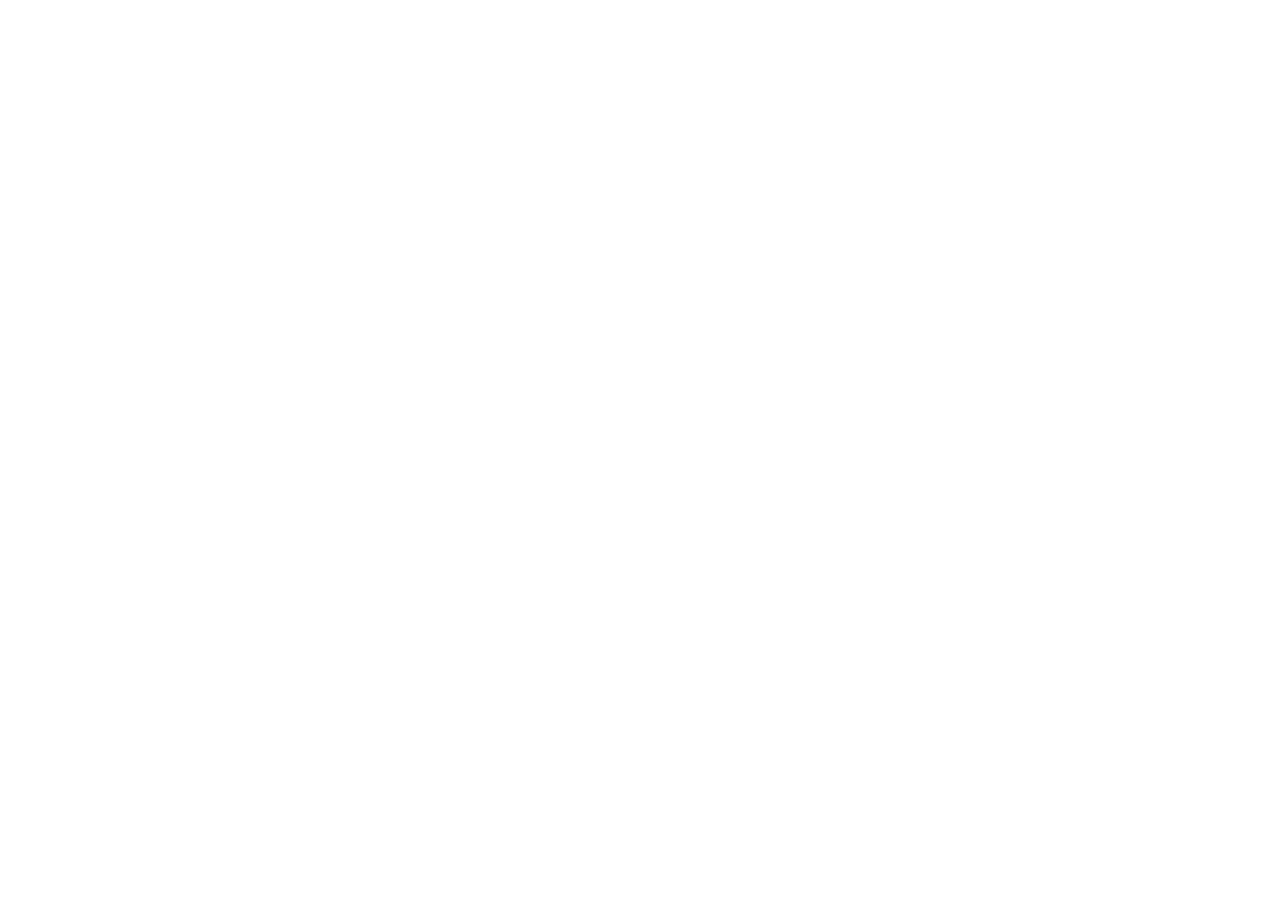
==== Index.html @ 2fdd8025 "First Commit" ====
<!DOCTYPE html>
<html lang="pt-BR">
<head>
    <meta charset="UTF-8">
    <meta name="viewport" content="width=device-width, initial-scale=1.0">
    <title>Portifólio</title>
</head>
<body>
    
</body>
</html>
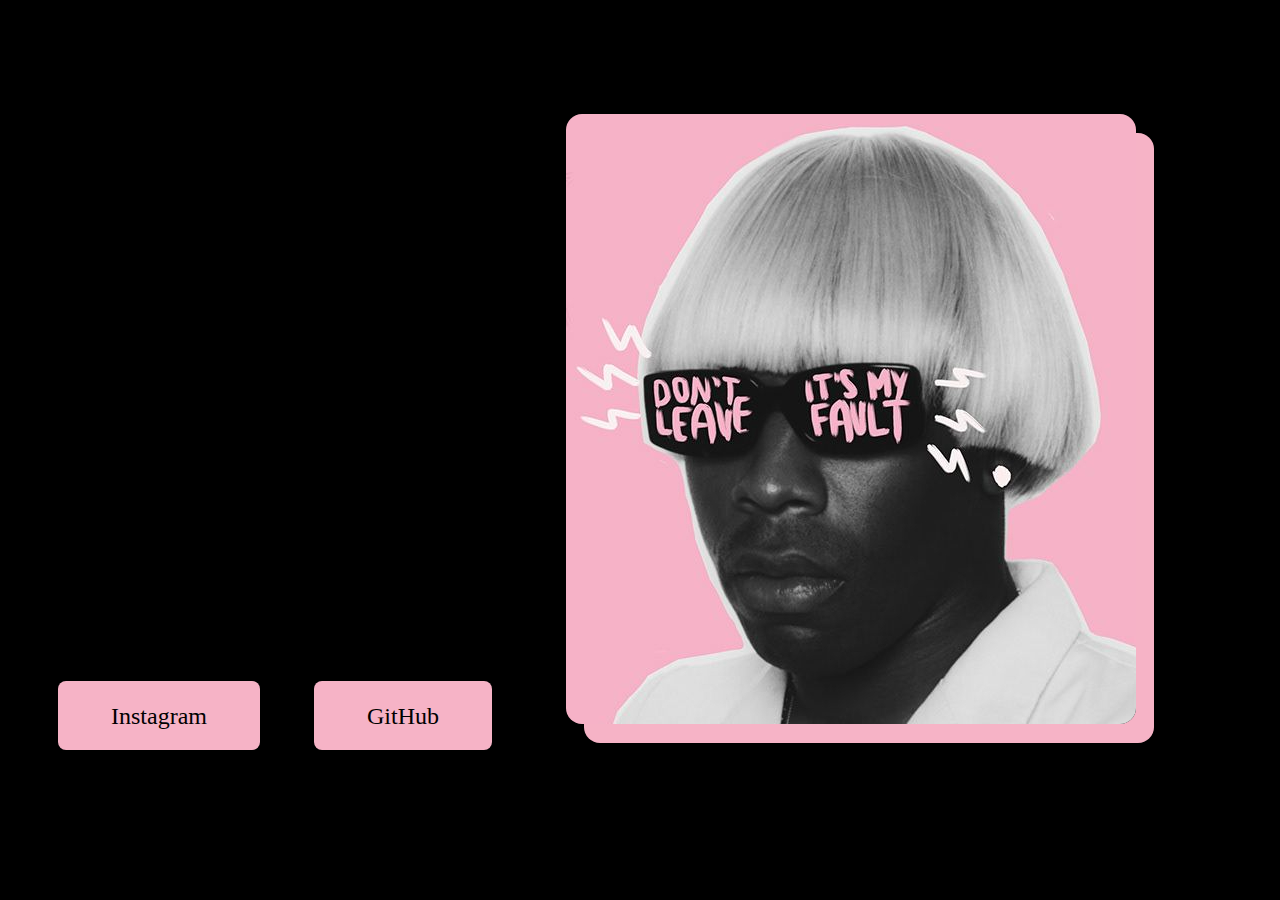
==== commit 858f9988: "remove arquivos desnecessarios e organiza as imagems" ====
--- a/Index.html
+++ b/Index.html
@@ -4,8 +4,26 @@
     <meta charset="UTF-8">
     <meta name="viewport" content="width=device-width, initial-scale=1.0">
     <title>Portifólio</title>
+    <link rel="stylesheet" href="Style.css">
 </head>
 <body>
-    
+    <header></header>
+    <main>
+        <h1>
+            Eleve seu negócio digital a outro stro nível 
+            <strong>com um Front-end de qualidade!</strong>
+        </h1>
+        <p>
+            Olá! Sou Joao Pedro, desenvolvedor
+            Front-end com especialidade em React, HTML e
+            CSS. Ajudo pequenos negócios e designers a
+            colocarem em prática boas ideias. Vamos
+            conversar?  
+        </p>
+        <a class="main-button" href="https://www.instagram.com/_joa0pe/">Instagram</a>
+        <a class="main-button" href="https://github.com/JoaoPedro-cody">GitHub</a>
+        <img class="imagem-main" src="img/igor.jpg" alt="Foto Dev">
+    </main>
+    <footer></footer>
 </body>
 </html>--- a/Style.css
+++ b/Style.css
@@ -0,0 +1,19 @@
+body{
+    background-color: black;
+}
+
+.main-button {  
+    font-size: 24px;
+    text-decoration: none;
+    color: black;
+    border-radius: 8px;
+    background-color: #F6B3C6;
+    padding: 21.5px 53px;
+    cursor: pointer;
+    margin-left: 50px;
+}
+.imagem-main {
+    border-radius: 16px;
+    box-shadow: 18px 19px #F6B3C6;
+    margin-left: 70px;
+}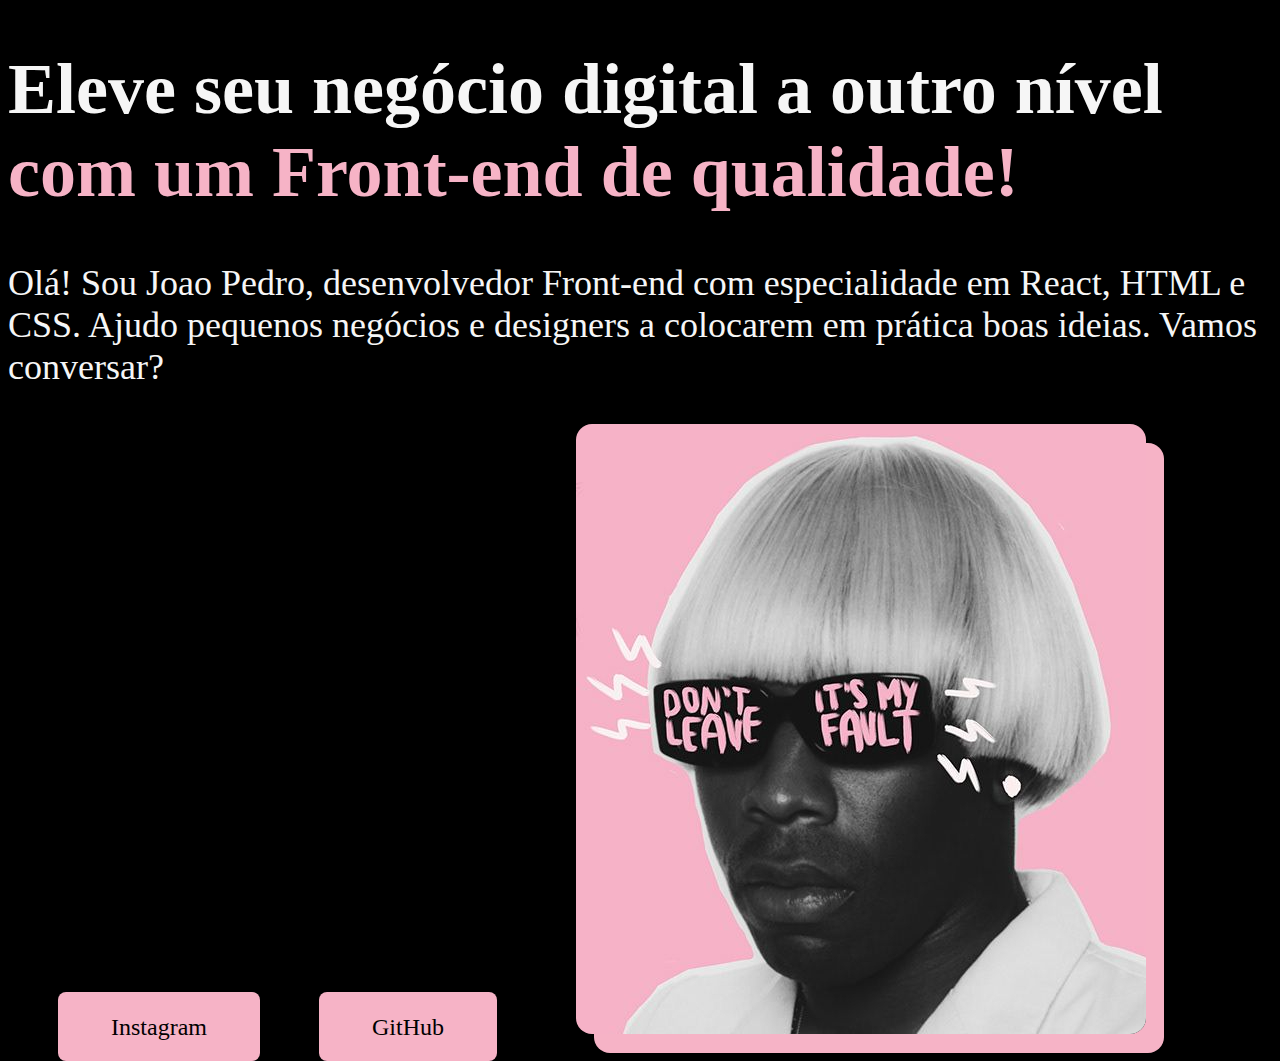
==== commit 19b2708c: "Algumas Estilizações" ====
--- a/Index.html
+++ b/Index.html
@@ -10,8 +10,8 @@
     <header></header>
     <main>
         <h1>
-            Eleve seu negócio digital a outro stro nível 
-            <strong>com um Front-end de qualidade!</strong>
+            Eleve seu negócio digital a outro nível 
+            <strong><span class="marca-texto">com um Front-end de qualidade!</span></strong>
         </h1>
         <p>
             Olá! Sou Joao Pedro, desenvolvedor
--- a/Style.css
+++ b/Style.css
@@ -1,5 +1,7 @@
 body{
     background-color: black;
+    color: #F6F6F6;
+    font-size: 36px;
 }
 
 .main-button {  
@@ -16,4 +18,7 @@
     border-radius: 16px;
     box-shadow: 18px 19px #F6B3C6;
     margin-left: 70px;
-}+}
+.marca-texto {
+    color: #F6B3C6;
+}
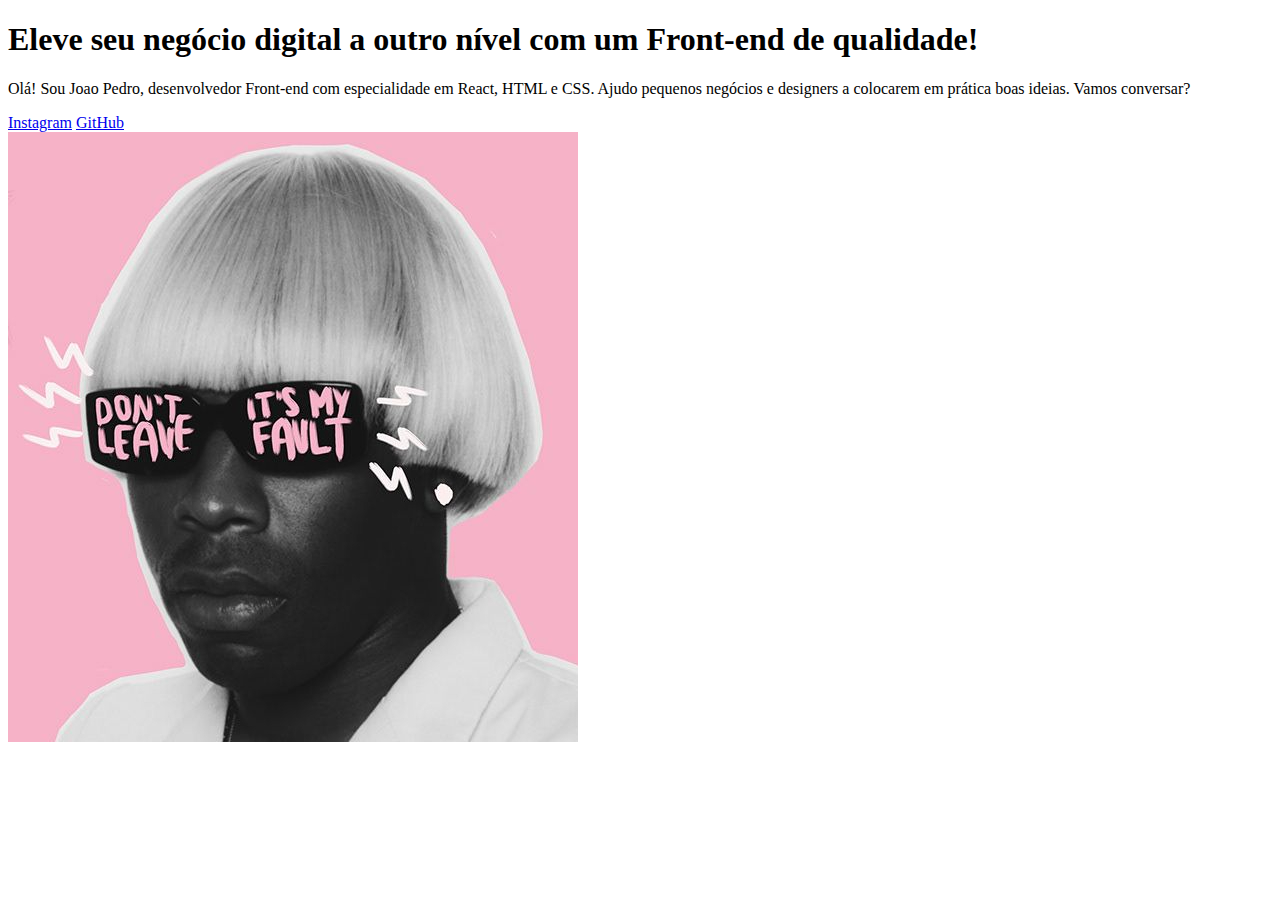
==== commit e3fddf61: "Alinhas os elementos no centro e importa as fontes" ====
--- a/Index.html
+++ b/Index.html
@@ -4,24 +4,32 @@
     <meta charset="UTF-8">
     <meta name="viewport" content="width=device-width, initial-scale=1.0">
     <title>Portifólio</title>
-    <link rel="stylesheet" href="Style.css">
+    <link rel="preconnect" href="https://fonts.googleapis.com">
+    <link rel="preconnect" href="https://fonts.gstatic.com" crossorigin>
+    <link href="https://fonts.googleapis.com/css2?family=Krona+One&family=Montserrat:ital,wght@0,100..900;1,100..900&display=swap" rel="stylesheet">
+    <link rel="stylesheet" href="style.css">
+    <link rel="stylesheet" href="reset.css">
 </head>
 <body>
     <header></header>
-    <main>
-        <h1>
-            Eleve seu negócio digital a outro nível 
-            <strong><span class="marca-texto">com um Front-end de qualidade!</span></strong>
-        </h1>
-        <p>
-            Olá! Sou Joao Pedro, desenvolvedor
-            Front-end com especialidade em React, HTML e
-            CSS. Ajudo pequenos negócios e designers a
-            colocarem em prática boas ideias. Vamos
-            conversar?  
-        </p>
-        <a class="main-button" href="https://www.instagram.com/_joa0pe/">Instagram</a>
-        <a class="main-button" href="https://github.com/JoaoPedro-cody">GitHub</a>
+    <main class="apresentacao">
+        <section class="wrapper-conteudo">
+            <h1 class="titulo-main">
+                Eleve seu negócio digital a outro nível 
+                <strong><span class="marca-texto">com um Front-end de qualidade!</span></strong>
+            </h1>
+            <p class="paragrafo-main">
+                Olá! Sou Joao Pedro, desenvolvedor
+                Front-end com especialidade em React, HTML e
+                CSS. Ajudo pequenos negócios e designers a
+                colocarem em prática boas ideias. Vamos
+                conversar?  
+            </p>
+            <div class="buttons">
+                <a class="main-button" href="https://www.instagram.com/_joa0pe/">Instagram</a>
+                <a class="main-button" href="https://github.com/JoaoPedro-cody">GitHub</a>
+            </div>
+        </section>
         <img class="imagem-main" src="img/igor.jpg" alt="Foto Dev">
     </main>
     <footer></footer>
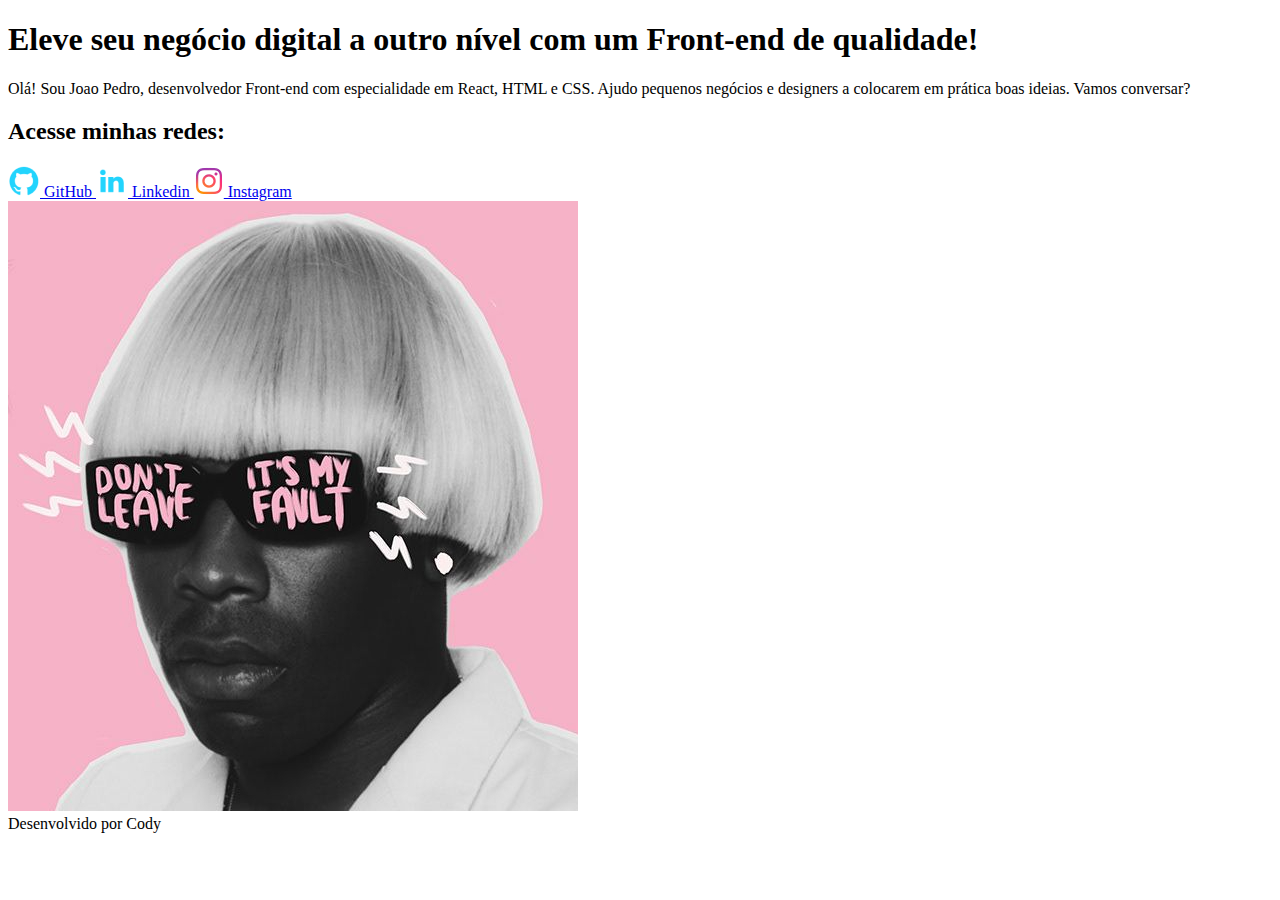
==== commit 2e9113c2: "Adiciona um subtitulo, adiciona um botao e o estiliza" ====
--- a/Index.html
+++ b/Index.html
@@ -26,12 +26,23 @@
                 conversar?  
             </p>
             <div class="buttons">
-                <a class="main-button" href="https://www.instagram.com/_joa0pe/">Instagram</a>
-                <a class="main-button" href="https://github.com/JoaoPedro-cody">GitHub</a>
+                <h2 class="subtitulo-main">Acesse minhas redes:</h2>
+                <a class="main-button" href="https://github.com/JoaoPedro-cody" target="_blank">
+                    <img src="assets/Logo Github.png" alt="icon github">
+                    GitHub
+                </a>
+                <a class="main-button" href="https://www.linkedin.com/in/joao-dev-pedro/" target="_blank">
+                    <img class="gambi" src="assets/Logo linkedin.png" alt="icon linkedin">
+                    Linkedin
+                </a>
+                <a class="main-button" href="https://www.instagram.com/_joa0pe/" target="_blank">
+                    <img src="assets/logo instagram.png" alt="icon instagram">
+                    Instagram
+                </a>
             </div>
         </section>
-        <img class="imagem-main" src="img/igor.jpg" alt="Foto Dev">
+        <img class="imagem-main" src="assets/igor.jpg" alt="Foto Dev">
     </main>
-    <footer></footer>
+    <footer class="rodape-main">Desenvolvido por Cody</footer>
 </body>
 </html>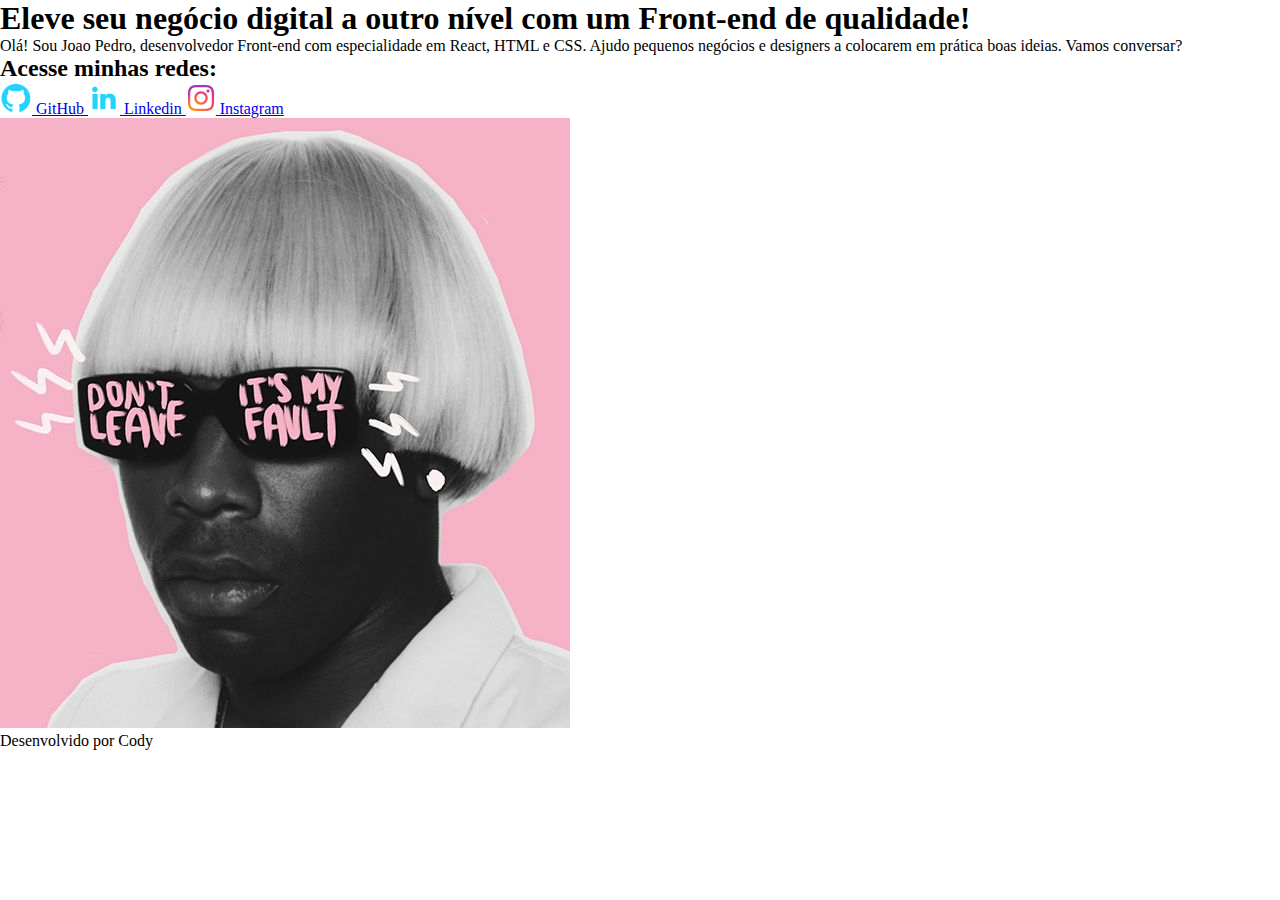
==== commit 7450cd98: "tira o margin do .apresentacao e adiciona o padding: 8% 15%;" ====
--- a/Index.html
+++ b/Index.html
@@ -43,6 +43,8 @@
         </section>
         <img class="imagem-main" src="assets/igor.jpg" alt="Foto Dev">
     </main>
-    <footer class="rodape-main">Desenvolvido por Cody</footer>
+    <footer class="rodape-main">
+        <p>Desenvolvido por Cody</p>
+    </footer>
 </body>
 </html>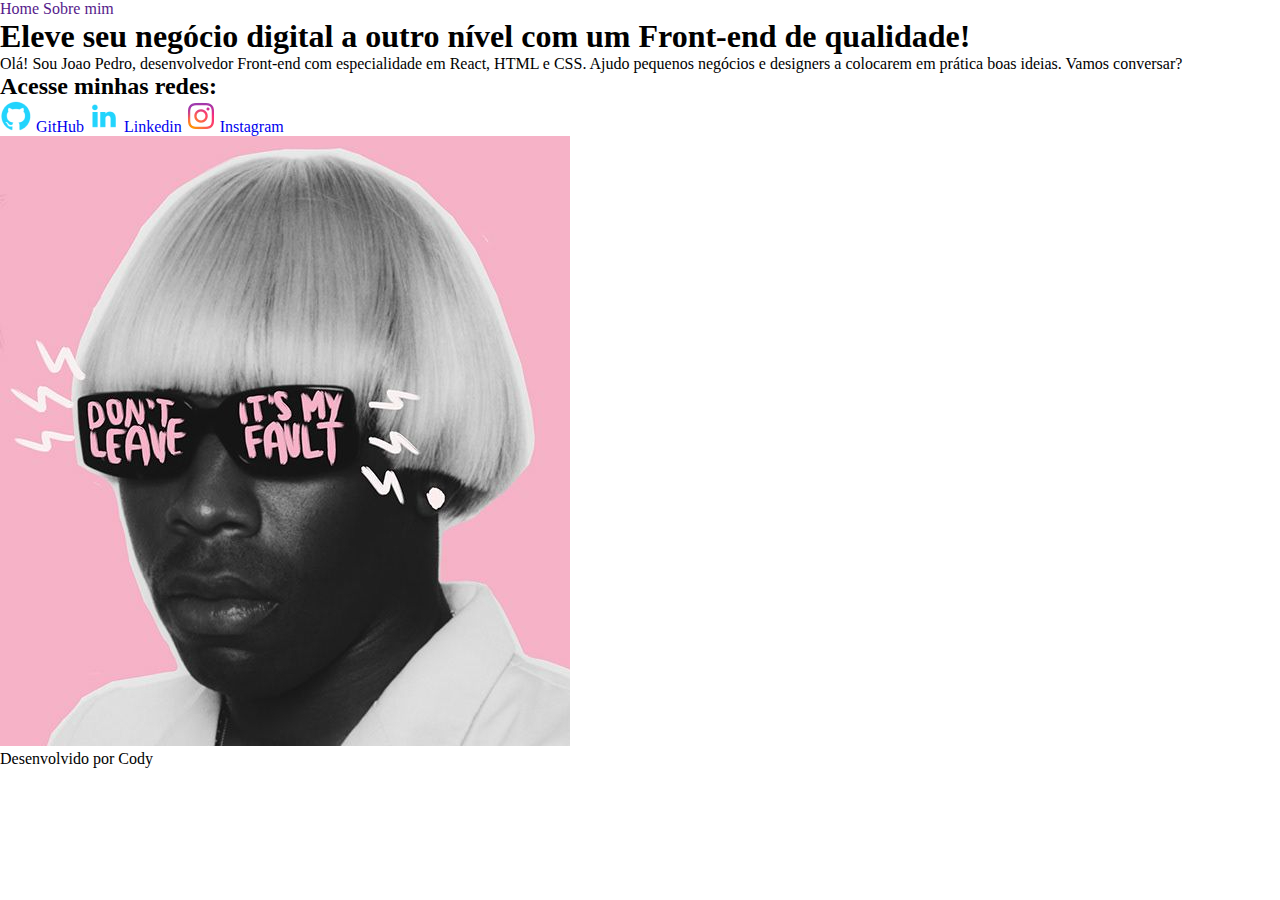
==== commit fb87fb99: "Adiciona os links Home e Sobre mim" ====
--- a/Index.html
+++ b/Index.html
@@ -11,7 +11,12 @@
     <link rel="stylesheet" href="reset.css">
 </head>
 <body>
-    <header></header>
+    <header class="cabecalho-main">
+        <nav class="cabecalho-nav">
+            <a class="cabecalho-link" href="">Home</a>
+            <a class="cabecalho-link" href="">Sobre mim</a>
+        </nav>
+    </header>
     <main class="apresentacao">
         <section class="wrapper-conteudo">
             <h1 class="titulo-main">
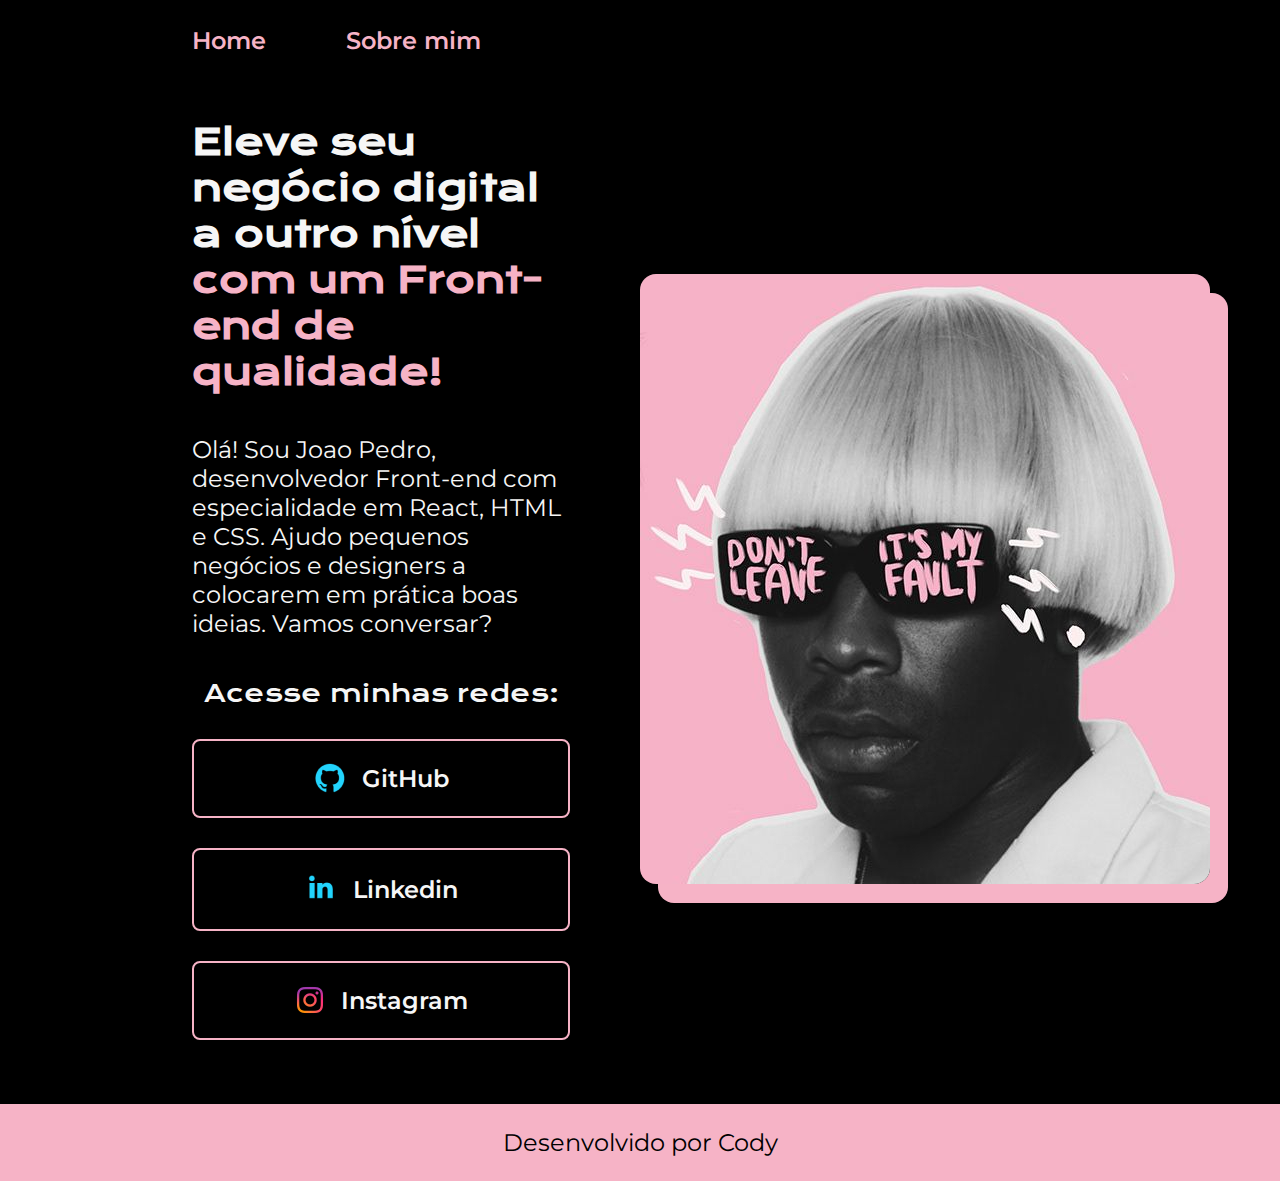
==== commit d0815a33: "Cria a pasta Styles e refatora os arquivos css, e criar o About.html" ====
--- a/Index.html
+++ b/Index.html
@@ -7,8 +7,8 @@
     <link rel="preconnect" href="https://fonts.googleapis.com">
     <link rel="preconnect" href="https://fonts.gstatic.com" crossorigin>
     <link href="https://fonts.googleapis.com/css2?family=Krona+One&family=Montserrat:ital,wght@0,100..900;1,100..900&display=swap" rel="stylesheet">
-    <link rel="stylesheet" href="style.css">
-    <link rel="stylesheet" href="reset.css">
+    <link rel="stylesheet" href="Styles/style.css">
+    <link rel="stylesheet" href="Styles/reset.css">
 </head>
 <body>
     <header class="cabecalho-main">
--- a/Styles/style.css
+++ b/Styles/style.css
@@ -0,0 +1,108 @@
+body{
+    background-color: black;
+    color: #F6F6F6;
+    box-sizing: border-box ;
+}
+
+.cabecalho-main {
+    padding: 2% 0 0 15%;
+}
+
+.cabecalho-nav {
+    display: flex;
+    gap: 80px;
+}
+
+.cabecalho-link {
+    font-family: "Montserrat", serif;
+    color: #F6B3C6;
+    font-size: 24px;
+    font-weight: 600;
+}
+
+.apresentacao {
+    padding: 5% 15%;
+    display: flex;
+    align-items: center;
+    justify-content: space-between;
+}
+
+.wrapper-conteudo {
+    width: 615px;
+    display: flex;
+    flex-direction: column;
+    gap: 40px;
+}
+
+.titulo-main {
+    font-size: 36px;
+    font-family: "Krona One", serif;
+}
+
+.paragrafo-main {
+    font-size: 24px;
+    font-family: "Montserrat", serif;
+}
+
+.subtitulo-main {
+    font-family: "Krona One", serif;
+    font-weight: 400;
+    font-size: 24px;
+}
+
+.buttons {
+    display: flex;  
+    align-items: center;
+    flex-direction: column;
+    justify-content: space-between;
+    gap: 30px;
+}
+
+.gambi {
+    margin-bottom: 4px;
+}
+
+.main-button {  
+    display: flex;
+    justify-content: center;
+    align-items: center;
+    gap: 16px;
+    border: 2px solid #F6B3C6;
+    width: 378px;
+    text-align: center;
+    border-radius: 8px;
+    font-size: 24px;
+    font-weight: 600;
+    padding: 21.5px 0;
+    text-decoration: none;
+    color: #f6f6f6;
+    font-family: 'Montserrat', sans-serif;
+    transition: transform 0.2s ease-in-out;
+}
+
+.imagem-main {
+    border-radius: 16px;
+    box-shadow: 18px 19px #F6B3C6;
+    margin-left: 70px;
+}
+
+.main-button:hover{
+    background-color: #272727;
+    transform: scale(1.1);
+}
+
+.marca-texto {
+    color: #F6B3C6;
+}
+
+.rodape-main {
+    font-family: 'Montserrat', sans-serif;
+    color: black;
+    font-size: 24px;
+    background-color: #F6B3C6;
+    display: flex;
+    flex-direction: column;
+    align-items: center;
+    justify-content: center;
+    padding: 24px;
+}
